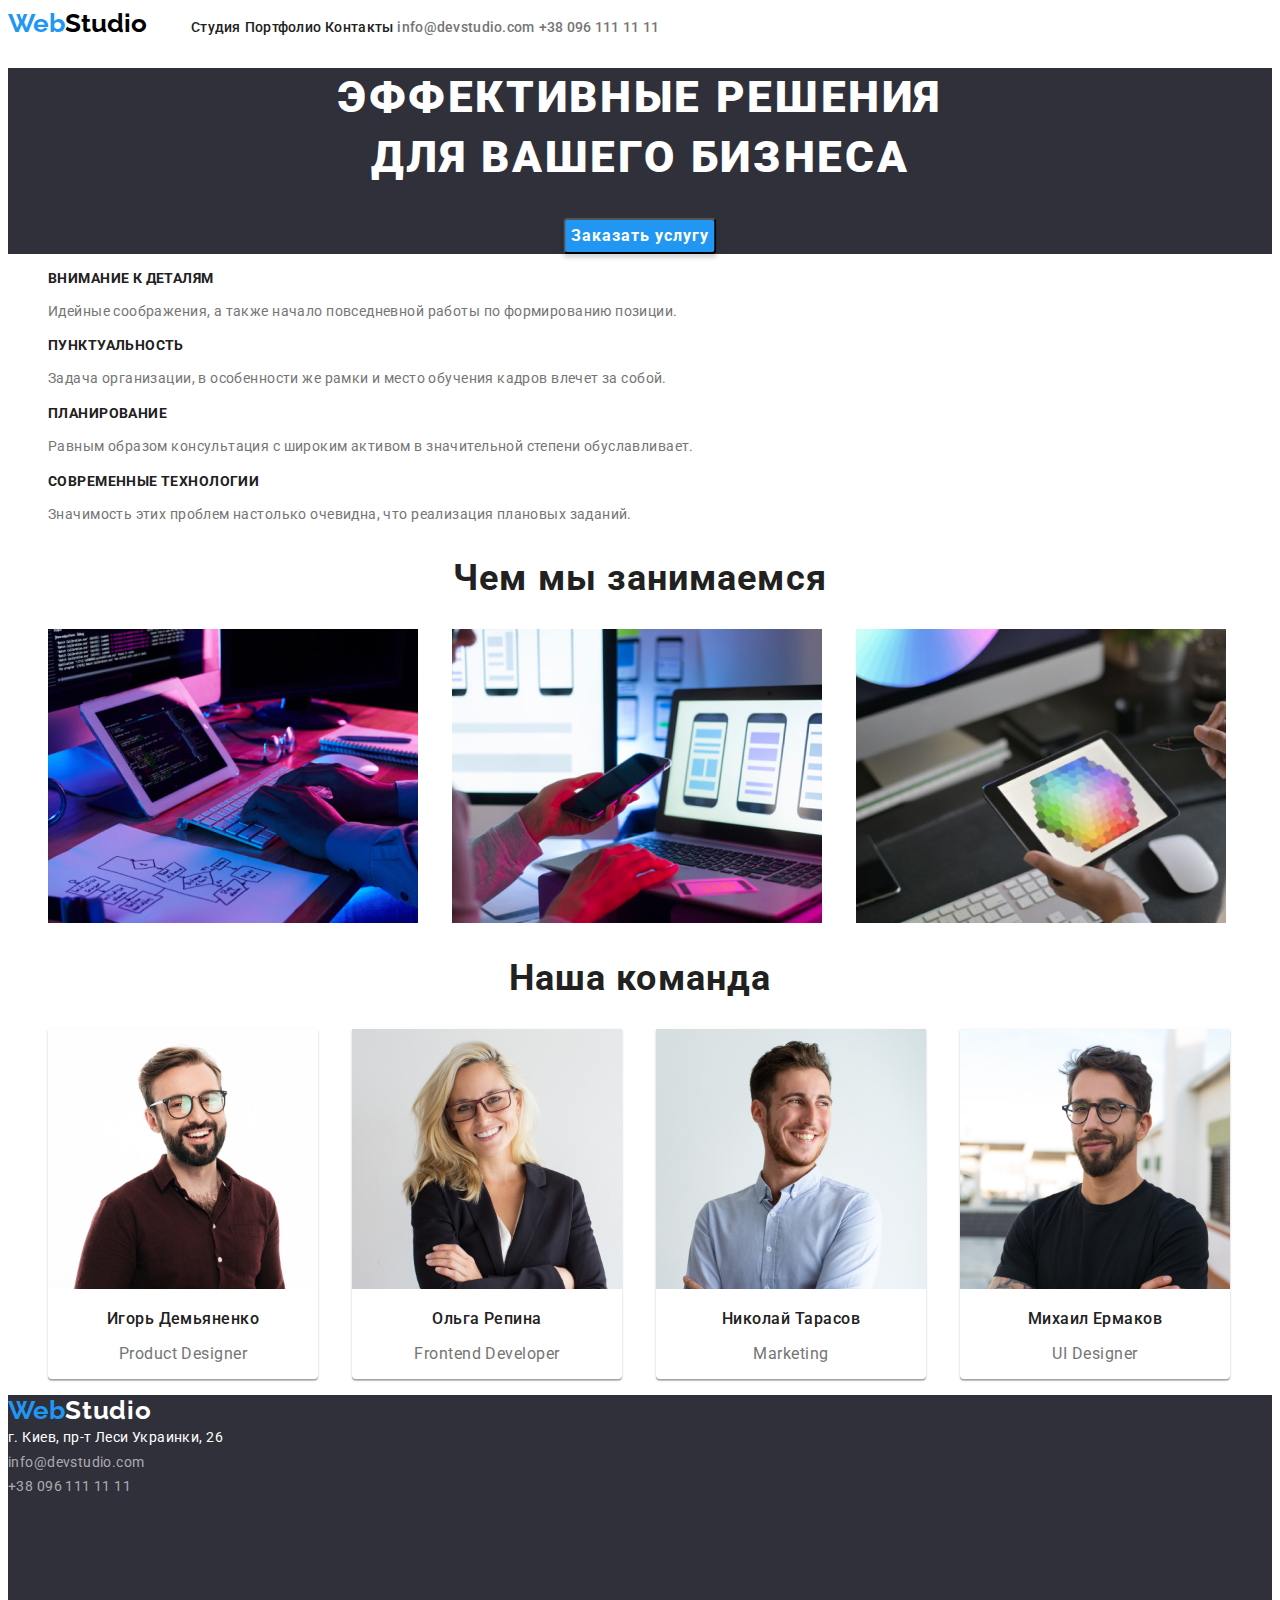
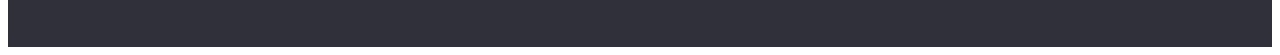
==== index.html @ 14bb6185 "Initial commit" ====
<!DOCTYPE html>
<html lang="en">

<head>
    <meta charset="UTF-8">
    <meta name="viewport" content="width=device-width, initial-scale=1.0">
    <link
        href="https://fonts.googleapis.com/css2?family=Raleway:ital,wght@0,100;0,200;0,300;0,400;0,500;0,600;0,700;0,800;0,900;1,100;1,200;1,300;1,400;1,500;1,600;1,700;1,800;1,900&display=swap"
        rel="stylesheet">
    <link
        href="https://fonts.googleapis.com/css2?family=Roboto:ital,wght@0,100;0,300;0,400;0,500;0,700;0,900;1,100;1,300;1,400;1,500;1,700;1,900&display=swap"
        rel="stylesheet">

    <link rel="stylesheet" href="./css/main.css">

    <title>Главная|WebStudio</title>
</head>

<body>
    <header class="header">
        <!--Шапка сайта-->
        <nav>
            <a href="./index.html" ><span class="logo-web">Web</span><span class="logo-studio">Studio</span></a>
            <ul class="nav-list">
                <li><a href="./index.html">Студия</a></li>
                <li><a href="./portfolio.html">Портфолио</a></li>
                <li><a href="#footer">Контакты</a></li>
            </ul>
        </nav>  
        <address class="adress-top">
            <a href="mailto:info@devstudio.com">info@devstudio.com</a>
            <a href="tel:+380961111111">+38 096 111 11 11</a>
        </address>
    </header>
    <main>
        <div class="banner">
            <!--Обертка для баннера-->
            <section>
                <h1 class="h1-studio">Эффективные решения<br> для вашего бизнеса</h1>
                <button type="submit" class="button"><a href="tel:+380961111111">Заказать услугу</a></button></button>
            </section>
        </div>
        <section>
            <!--Наши преимущества|Секция под баннером-->
            <h2 class="h2-studio">Наши преимущества</h2>
            <!--Заголовок будет скрыт CSS, нужен для индексации и семанитки-->
            <ul class="our-skills">
                <li>
                    <h3>Внимание к деталям</h3>
                    <p>Идейные соображения, а также начало повседневной работы по формированию позиции.</p>
                </li>
                <li>
                    <h3>Пунктуальность</h3>
                    <p>Задача организации, в особенности же рамки и место обучения кадров влечет за собой.</p>
                </li>
                <li>
                    <h3>Планирование</h3>
                    <p>Равным образом консультация с широким активом в значительной степени обуславливает.</p>
                </li>
                <li>
                    <h3>Современные технологии</h3>
                    <p>Значимость этих проблем настолько очевидна, что реализация плановых заданий.</p>
                </li>
            </ul>
        </section>
        <section>
            <!--Секция "Чем мы занимаемся"-->
            <h2 class="we-do">Чем мы занимаемся</h2>
            <ul class="our-work">
                <li >
                    <a href="">
                        <img src="./images/img_1.jpg" alt="Пишем грамотную разметку страницы" width="370">
                    </a>
                </li>
                <li>
                    <a href="">
                        <img src="./images/img_2.jpg" alt="Предлагаем разичные варианты дизайна старниц" width="370">
                    </a>
                </li>
                <li>
                    <a href="">
                        <img src="./images/img_3.jpg" alt="Подбираем наилучшее сочетание цветов в Вашем дизайне"
                            width="370">
                    </a>
                </li>
            </ul>
        </section>
        <section>
            <!--Наша команда-->
            <h2 class="our-team">Наша команда</h2>
            <ul class="team-list">
                <li>
                    <img src="./images/img_4.jpg" alt="Игорь Демьяненко, дизайнер" width="270">
                    <h3>Игорь Демьяненко</h3>
                    <p lang="EN">Product Designer</p>
                </li>
                <li>
                    <img src="./images/img_5.jpg" alt="Ольга Репина, разработчик" width="270">
                    <h3>Ольга Репина</h3>
                    <p lang="EN">Frontend Developer</p>
                </li>
                <li>
                    <img src="./images/img_6.jpg" alt="Николай Тарасов, маркетолог" width="270">
                    <h3>Николай Тарасов</h3>
                    <p lang="EN">Marketing</p>
                </li>
                <li>
                    <img src="./images/img_7.jpg" alt="Михаил Ермаков, дизайнер пользовательского интерфейса"
                        width="270">
                    <h3>Михаил Ермаков</h3>
                    <p lang="EN">UI Designer</p>
                </li>
            </ul>

        </section>
    </main>
    <footer id="footer" class="footer"> <!--ID для ссылки-якоря-->
                    <a href="./index.html"><span class="logo-web">Web</span><span class="logo-studio-2">Studio</span></a>
        <address>
            <a href="https://goo.gl/maps/Ce2jviXbWAB63QqT9" class="adress-visit" >г. Киев, пр-т Леси Украинки, 26 <a><br>
            <a href="mailto:info@example.com" class="down-contacts">info@devstudio.com</a><br>
            <a href="tel:+380961111111" class="down-contacts">+38 096 111 11 11</a>
        </address>
        </footer>
</body>

</html>
---- css/main.css ----
* {
  font-family: "Roboto";
}
a {
  text-decoration: none;
}
ul {
  list-style-type: none;
}
.header * {
  width: 100%;
  height: 80px;
  display: inline;
}
.logo-web {
  color: #2196f3;
  font-family: "Raleway";
  font-style: normal;
  font-weight: bold;
  font-size: 26px;
  line-height: 31px;
}
.logo-studio {
  color: black;
  font-family: "Raleway";
  font-style: normal;
  font-weight: bold;
  font-size: 26px;
  line-height: 31px;
}
.nav-list a {
  font-weight: 500;
  font-size: 14px;
  line-height: 16px;
  letter-spacing: 0.02em;
  color: #212121;
}
.nav-list a:hover {
  font-weight: 500;
  font-size: 14px;
  line-height: 16px;
  letter-spacing: 0.02em;
  color: #2196f3;
}

.adress-top a {
  font-style: normal;
  font-weight: 500;
  font-size: 14px;
  line-height: 16px;
  letter-spacing: 0.02em;
  color: #757575;
}
.adress-top a:hover {
  font-style: normal;
  font-weight: 500;
  font-size: 14px;
  line-height: 16px;
  letter-spacing: 0.02em;
  color: #2196f3;
}
.banner {
  width: 100%;
  background-color: #2f303a;
}
.h1-studio {
  font-weight: 900;
  font-size: 44px;
  line-height: 136%;
  text-align: center;
  letter-spacing: 0.06em;
  text-transform: uppercase;
  color: #ffffff;
}
.button {
  background-color: #2196f3;
  box-shadow: 0px 4px 4px rgba(0, 0, 0, 0.15);
  border-radius: 4px;
  position: relative;
  left: 50%;
  transform: translate(-50%, 0);
}
.button a {
  font-weight: bold;
  font-size: 16px;
  line-height: 187%;
  display: flex;
  align-items: center;
  text-align: center;
  letter-spacing: 0.06em;
  color: #ffffff;
}
.button:hover {
  background-color: #ffffff;
}
.button a:hover {
  color: #2196f3;
}
.h2-studio {
  display: none;
}
.our-skills h3 {
  font-weight: bold;
  font-size: 14px;
  line-height: 16px;
  letter-spacing: 0.03em;
  text-transform: uppercase;
  color: #212121;
}
.our-skills p {
  font-weight: normal;
  font-size: 14px;
  line-height: 171%;
  letter-spacing: 0.03em;
  color: #757575;
}
.we-do {
  font-weight: bold;
  font-size: 36px;
  line-height: 42px;
  text-align: center;
  letter-spacing: 0.03em;
  color: #212121;
}
.our-work li {
  display: inline;
  margin-right: 30px;
}
.our-team {
  font-weight: bold;
  font-size: 36px;
  line-height: 42px;
  text-align: center;
  letter-spacing: 0.03em;
  color: #212121;
}
.team-list li {
  display: inline-block;
  box-shadow: 0px 1px 3px rgba(0, 0, 0, 0.12), 0px 1px 1px rgba(0, 0, 0, 0.14),
    0px 2px 1px rgba(0, 0, 0, 0.2);
  border-radius: 0px 0px 4px 4px;
  margin-right: 30px;
}
.team-list p {
  font-weight: normal;
  font-size: 16px;
  line-height: 19px;
  text-align: center;
  letter-spacing: 0.03em;
  color: #757575;
}
.team-list h3 {
  font-style: normal;
  font-weight: 500;
  font-size: 16px;
  line-height: 19px;
  text-align: center;
  letter-spacing: 0.03em;
  color: #212121;
}
.footer {
  height: 252px;
  width: 100%;
  background: #2f303a;
}
.logo-studio-2 {
  font-family: Raleway;
  font-style: normal;
  font-weight: bold;
  font-size: 26px;
  line-height: 31px;
  letter-spacing: 0.03em;
  color: #ffffff;
}
.adress-visit {
  font-style: normal;
  font-weight: normal;
  font-size: 14px;
  line-height: 171%;
  letter-spacing: 0.03em;
  color: #ffffff;
}
.down-contacts {
  font-style: normal;
  font-weight: normal;
  font-size: 14px;
  line-height: 24px;
  letter-spacing: 0.03em;
  color: rgba(255, 255, 255, 0.6);
}
/*Начало стилей "Портфолио"*/
.category-list li {
  display: inline;
}
.category-list button {
  background-color: #f5f4fa;
  height: 38px;
  box-shadow: 0px 3px 1px rgba(0, 0, 0, 0.1), 0px 1px 2px rgba(0, 0, 0, 0.08),
    0px 2px 2px rgba(0, 0, 0, 0.12);
  border-radius: 4px;
}
.category-list a {
  font-weight: 500;
  font-size: 16px;
  line-height: 26px;
  text-align: center;
  letter-spacing: 0.03em;
  color: #212121;
}
.category-list button:hover {
  background-color: #2196f3;
}
.category-list button:hover > a {
  color: #ffffff;
}
.all {
  width: 73px;
}
.sites {
  width: 128px;
}
.apps {
  width: 145px;
}
.design {
  width: 103px;
}
.marketing {
  width: 130px;
}
.examples {
  display: none;
}
.examples-list li {
  display: inline-block;
  box-shadow: 0px 1px 3px rgba(0, 0, 0, 0.12), 0px 1px 1px rgba(0, 0, 0, 0.14),
    0px 2px 1px rgba(0, 0, 0, 0.2);
  border-radius: 0px 0px 4px 4px;
  margin-right: 30px;
  margin-top: 30px;
}
.examples-list img {
  width: 370px;
  height: 294px;
}
.examples-list h2 {
  font-style: normal;
  font-weight: bold;
  font-size: 18px;
  line-height: 36px;
  letter-spacing: 0.06em;
  color: #212121;
  padding-left: 24px;
  padding-top: 20px;
  margin: 0px;
}
.examples-list p {
  font-weight: normal;
  font-size: 16px;
  line-height: 30px;
  letter-spacing: 0.03em;
  color: #757575;
  padding-left: 24px;
  margin: 0px;
}
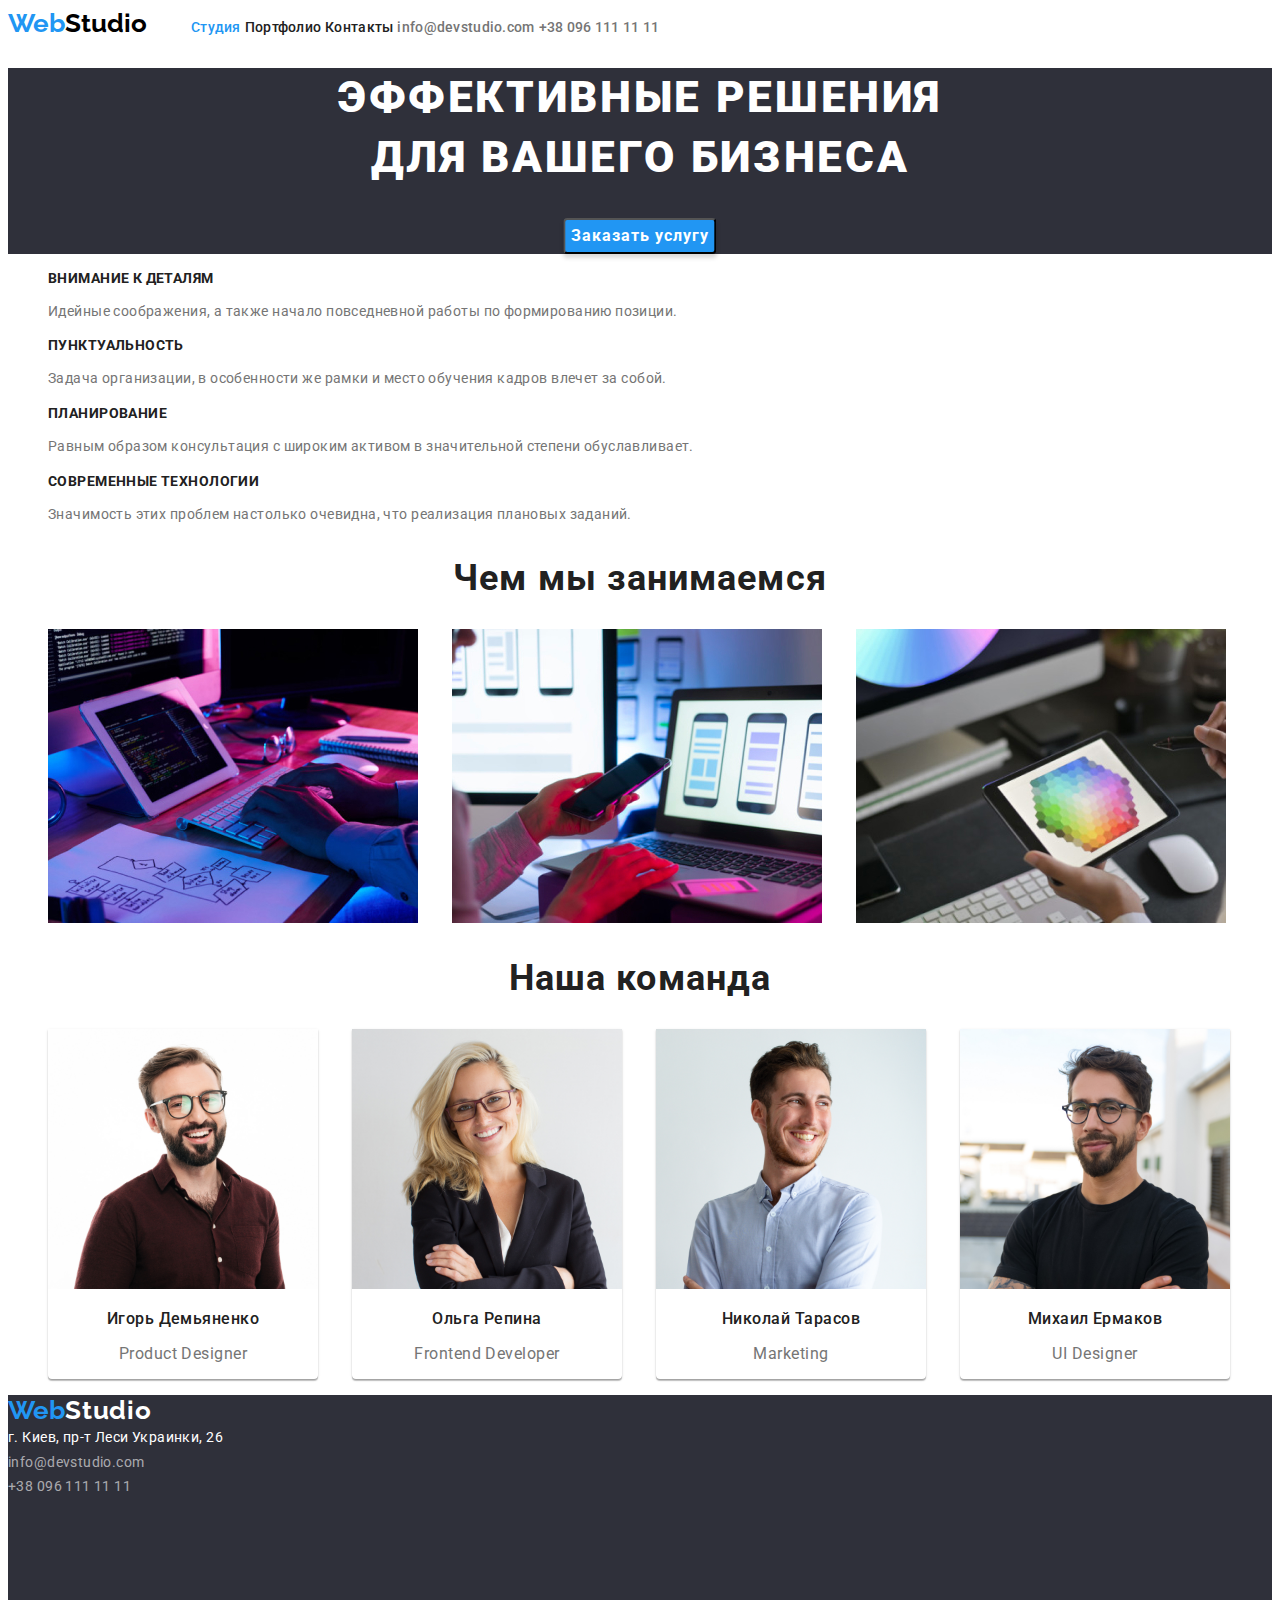
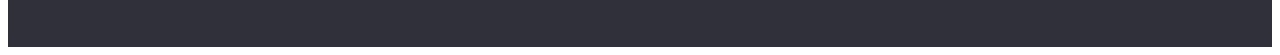
==== commit 801b96bd: "Makes required changes" ====
--- a/index.html
+++ b/index.html
@@ -22,7 +22,7 @@
         <nav>
             <a href="./index.html" ><span class="logo-web">Web</span><span class="logo-studio">Studio</span></a>
             <ul class="nav-list">
-                <li><a href="./index.html">Студия</a></li>
+                <li><a href="./index.html"><span class="current-link">Студия</span></a></li>
                 <li><a href="./portfolio.html">Портфолио</a></li>
                 <li><a href="#footer">Контакты</a></li>
             </ul>
@@ -37,7 +37,7 @@
             <!--Обертка для баннера-->
             <section>
                 <h1 class="h1-studio">Эффективные решения<br> для вашего бизнеса</h1>
-                <button type="submit" class="button"><a href="tel:+380961111111">Заказать услугу</a></button></button>
+                <button type="submit" class="button"><span>Заказать услугу</span></button>
             </section>
         </div>
         <section>
@@ -117,7 +117,7 @@
     <footer id="footer" class="footer"> <!--ID для ссылки-якоря-->
                     <a href="./index.html"><span class="logo-web">Web</span><span class="logo-studio-2">Studio</span></a>
         <address>
-            <a href="https://goo.gl/maps/Ce2jviXbWAB63QqT9" class="adress-visit" >г. Киев, пр-т Леси Украинки, 26 <a><br>
+            <a href="https://goo.gl/maps/Ce2jviXbWAB63QqT9" class="adress-visit" >г. Киев, пр-т Леси Украинки, 26 </a><br>
             <a href="mailto:info@example.com" class="down-contacts">info@devstudio.com</a><br>
             <a href="tel:+380961111111" class="down-contacts">+38 096 111 11 11</a>
         </address>
--- a/css/main.css
+++ b/css/main.css
@@ -6,6 +6,15 @@
 }
 ul {
   list-style-type: none;
+}
+html {
+  --hover-color: #2196f3;
+  --p-color: #757575;
+  --bg-color: #2f303a;
+  --text-color: #212121;
+}
+.logo-web {
+  color: var(--hover-color);
 }
 .header * {
   width: 100%;
@@ -13,7 +22,7 @@
   display: inline;
 }
 .logo-web {
-  color: #2196f3;
+  color: var(--hover-color);
   font-family: "Raleway";
   font-style: normal;
   font-weight: bold;
@@ -33,23 +42,29 @@
   font-size: 14px;
   line-height: 16px;
   letter-spacing: 0.02em;
-  color: #212121;
+  color: var(--text-color);
 }
 .nav-list a:hover {
   font-weight: 500;
   font-size: 14px;
   line-height: 16px;
   letter-spacing: 0.02em;
-  color: #2196f3;
-}
-
+  color: var(--hover-color);
+}
+.current-link {
+  font-weight: 500;
+  font-size: 14px;
+  line-height: 16px;
+  letter-spacing: 0.02em;
+  color: var(--hover-color);
+}
 .adress-top a {
   font-style: normal;
   font-weight: 500;
   font-size: 14px;
   line-height: 16px;
   letter-spacing: 0.02em;
-  color: #757575;
+  color: var(--p-color);
 }
 .adress-top a:hover {
   font-style: normal;
@@ -57,11 +72,11 @@
   font-size: 14px;
   line-height: 16px;
   letter-spacing: 0.02em;
-  color: #2196f3;
+  color: var(--hover-color);
 }
 .banner {
   width: 100%;
-  background-color: #2f303a;
+  background-color: var(--bg-color);
 }
 .h1-studio {
   font-weight: 900;
@@ -73,14 +88,14 @@
   color: #ffffff;
 }
 .button {
-  background-color: #2196f3;
+  background-color: var(--hover-color);
   box-shadow: 0px 4px 4px rgba(0, 0, 0, 0.15);
   border-radius: 4px;
   position: relative;
   left: 50%;
   transform: translate(-50%, 0);
 }
-.button a {
+.button span {
   font-weight: bold;
   font-size: 16px;
   line-height: 187%;
@@ -93,8 +108,8 @@
 .button:hover {
   background-color: #ffffff;
 }
-.button a:hover {
-  color: #2196f3;
+.button span:hover {
+  color: var(--hover-color);
 }
 .h2-studio {
   display: none;
@@ -105,14 +120,14 @@
   line-height: 16px;
   letter-spacing: 0.03em;
   text-transform: uppercase;
-  color: #212121;
+  color: var(--text-color);
 }
 .our-skills p {
   font-weight: normal;
   font-size: 14px;
   line-height: 171%;
   letter-spacing: 0.03em;
-  color: #757575;
+  color: var(--p-color);
 }
 .we-do {
   font-weight: bold;
@@ -120,7 +135,7 @@
   line-height: 42px;
   text-align: center;
   letter-spacing: 0.03em;
-  color: #212121;
+  color: var(--text-color);
 }
 .our-work li {
   display: inline;
@@ -132,7 +147,7 @@
   line-height: 42px;
   text-align: center;
   letter-spacing: 0.03em;
-  color: #212121;
+  color: var(--text-color);
 }
 .team-list li {
   display: inline-block;
@@ -147,7 +162,7 @@
   line-height: 19px;
   text-align: center;
   letter-spacing: 0.03em;
-  color: #757575;
+  color: var(--p-color);
 }
 .team-list h3 {
   font-style: normal;
@@ -156,12 +171,12 @@
   line-height: 19px;
   text-align: center;
   letter-spacing: 0.03em;
-  color: #212121;
+  color: var(--text-color);
 }
 .footer {
   height: 252px;
   width: 100%;
-  background: #2f303a;
+  background: var(--bg-color);
 }
 .logo-studio-2 {
   font-family: Raleway;
@@ -180,6 +195,9 @@
   letter-spacing: 0.03em;
   color: #ffffff;
 }
+.adress-visit:hover {
+  color: var(--hover-color);
+}
 .down-contacts {
   font-style: normal;
   font-weight: normal;
@@ -187,6 +205,9 @@
   line-height: 24px;
   letter-spacing: 0.03em;
   color: rgba(255, 255, 255, 0.6);
+}
+.down-contacts:hover {
+  color: var(--hover-color);
 }
 /*Начало стилей "Портфолио"*/
 .category-list li {
@@ -199,18 +220,18 @@
     0px 2px 2px rgba(0, 0, 0, 0.12);
   border-radius: 4px;
 }
-.category-list a {
+.category-list span {
   font-weight: 500;
   font-size: 16px;
   line-height: 26px;
   text-align: center;
   letter-spacing: 0.03em;
-  color: #212121;
+  color: var(--text-color);
 }
 .category-list button:hover {
-  background-color: #2196f3;
-}
-.category-list button:hover > a {
+  background-color: var(--hover-color);
+}
+.category-list button:hover > span {
   color: #ffffff;
 }
 .all {
@@ -249,7 +270,7 @@
   font-size: 18px;
   line-height: 36px;
   letter-spacing: 0.06em;
-  color: #212121;
+  color: var(--text-color);
   padding-left: 24px;
   padding-top: 20px;
   margin: 0px;
@@ -259,7 +280,7 @@
   font-size: 16px;
   line-height: 30px;
   letter-spacing: 0.03em;
-  color: #757575;
+  color: var(--p-color);
   padding-left: 24px;
   margin: 0px;
 }
